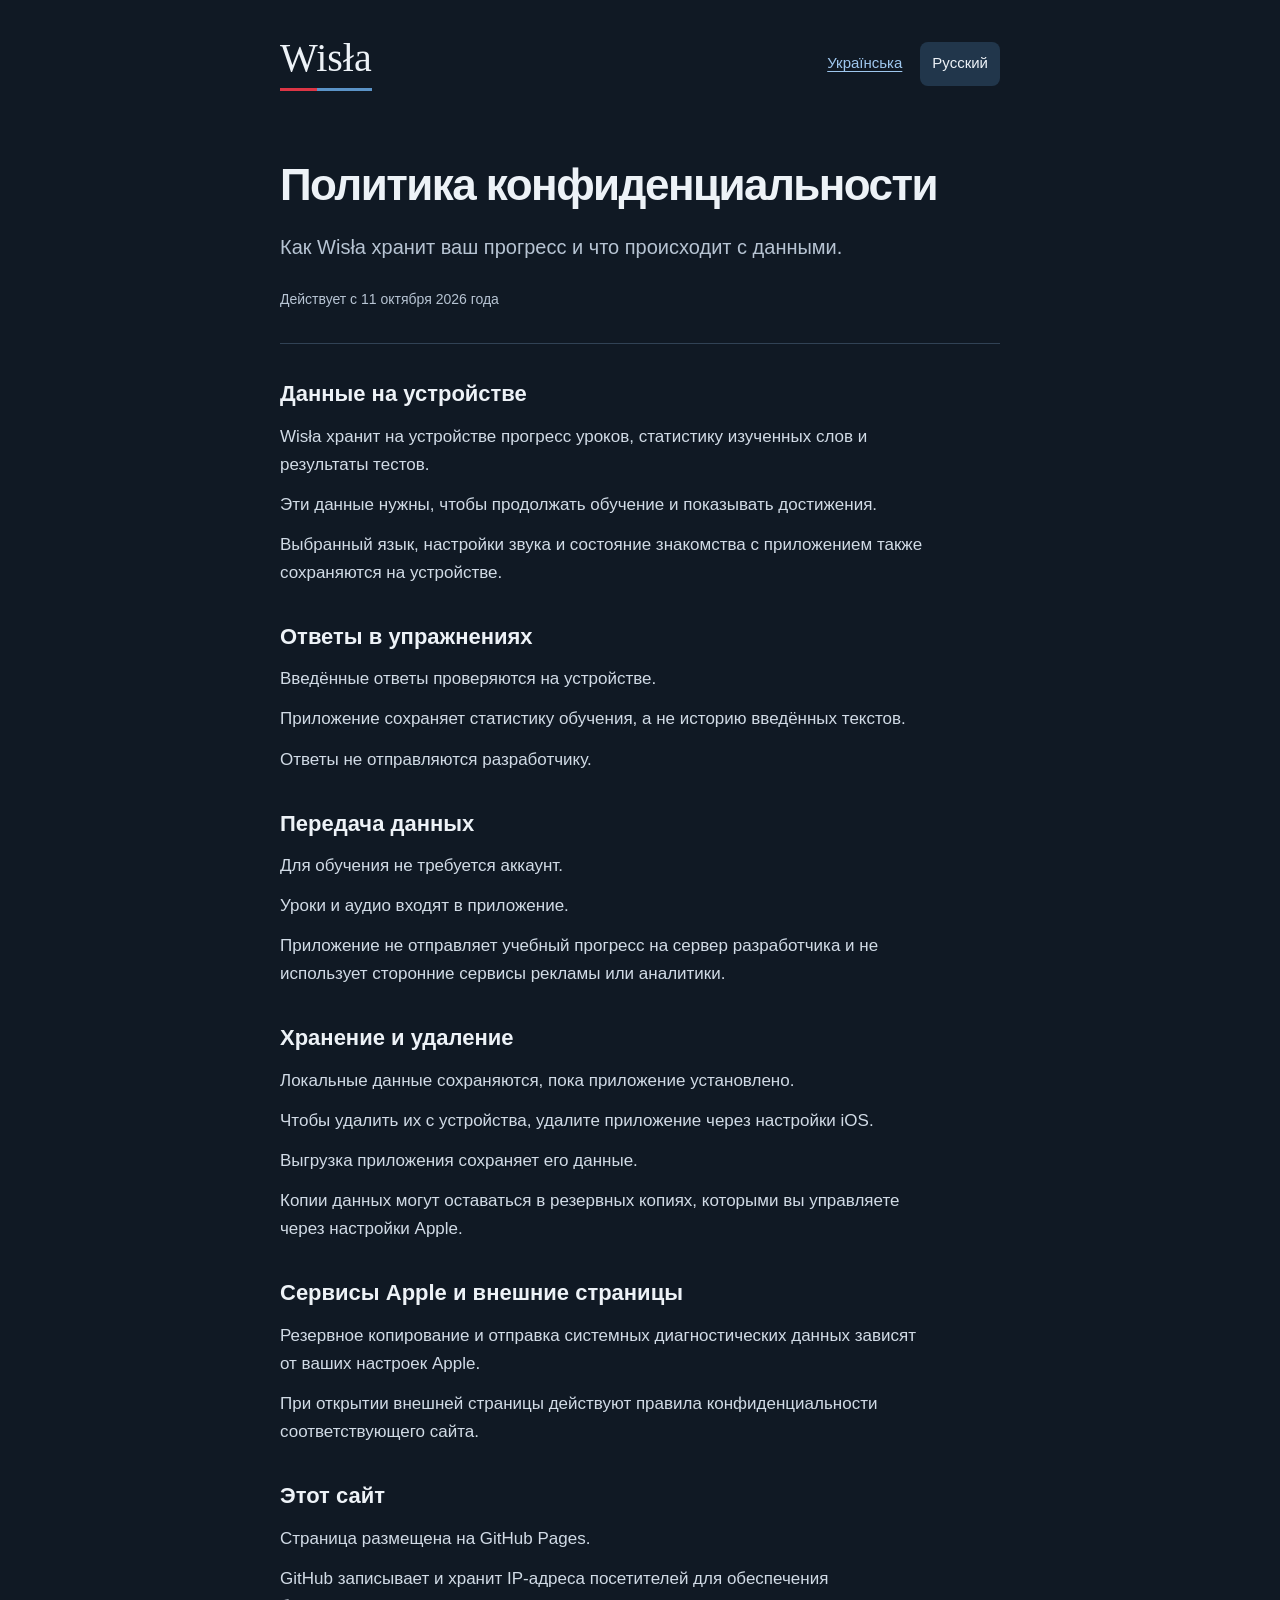
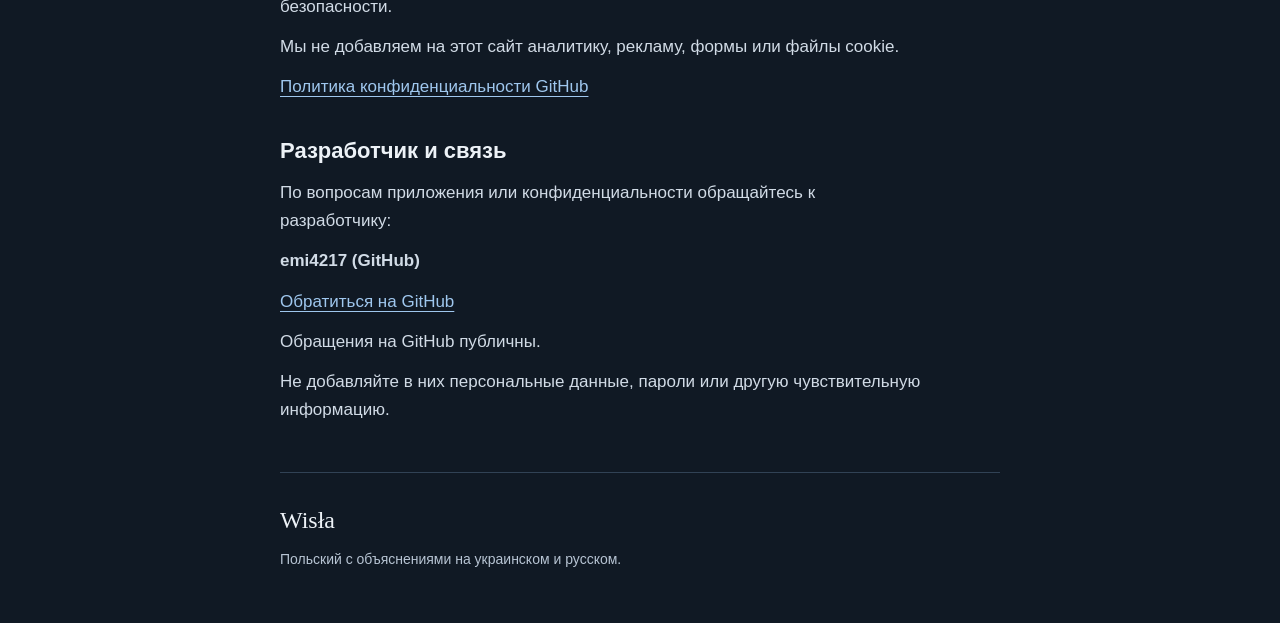
==== ru/index.html @ a87ce9ce "docs: publish Wisla privacy policy in Ukrainian and Russian" ====
<!doctype html>
<html lang="ru">
<head>
  <meta charset="utf-8">
  <meta name="viewport" content="width=device-width, initial-scale=1">
  <meta name="color-scheme" content="dark">
  <title>Политика конфиденциальности — Wisła</title>
  <meta name="description" content="Как Wisła хранит ваш прогресс и что происходит с данными.">
  <link rel="stylesheet" href="../style.css">
  <link rel="alternate" hreflang="uk" href="../">
  <link rel="alternate" hreflang="ru" href="../ru/">
</head>
<body>
  <a class="skip" href="#policy">Перейти к политике</a>
  <header class="masthead">
    <a class="brand" href="../" aria-label="Wisła">Wisła<span class="brand-line" aria-hidden="true"></span></a>
    <nav aria-label="Язык страницы">
      <a href="../" lang="uk" hreflang="uk">Українська</a>
      <a href="../ru/" lang="ru" hreflang="ru" aria-current="page">Русский</a>
    </nav>
  </header>
  <main id="policy">
    <h1>Политика конфиденциальности</h1>
    <p class="intro">Как Wisła хранит ваш прогресс и что происходит с данными.</p>
    <p class="date"><time datetime="2026-10-11">Действует с 11 октября 2026 года</time></p>
    <section aria-labelledby="local"><h2 id="local">Данные на устройстве</h2><p>Wisła хранит на устройстве прогресс уроков, статистику изученных слов и результаты тестов.</p><p>Эти данные нужны, чтобы продолжать обучение и показывать достижения.</p><p>Выбранный язык, настройки звука и состояние знакомства с приложением также сохраняются на устройстве.</p></section><section aria-labelledby="answers"><h2 id="answers">Ответы в упражнениях</h2><p>Введённые ответы проверяются на устройстве.</p><p>Приложение сохраняет статистику обучения, а не историю введённых текстов.</p><p>Ответы не отправляются разработчику.</p></section><section aria-labelledby="network"><h2 id="network">Передача данных</h2><p>Для обучения не требуется аккаунт.</p><p>Уроки и аудио входят в приложение.</p><p>Приложение не отправляет учебный прогресс на сервер разработчика и не использует сторонние сервисы рекламы или аналитики.</p></section><section aria-labelledby="retention"><h2 id="retention">Хранение и удаление</h2><p>Локальные данные сохраняются, пока приложение установлено.</p><p>Чтобы удалить их с устройства, удалите приложение через настройки iOS.</p><p>Выгрузка приложения сохраняет его данные.</p><p>Копии данных могут оставаться в резервных копиях, которыми вы управляете через настройки Apple.</p></section><section aria-labelledby="system"><h2 id="system">Сервисы Apple и внешние страницы</h2><p>Резервное копирование и отправка системных диагностических данных зависят от ваших настроек Apple.</p><p>При открытии внешней страницы действуют правила конфиденциальности соответствующего сайта.</p></section><section aria-labelledby="hosting"><h2 id="hosting">Этот сайт</h2><p>Страница размещена на GitHub Pages.</p><p>GitHub записывает и хранит IP-адреса посетителей для обеспечения безопасности.</p><p>Мы не добавляем на этот сайт аналитику, рекламу, формы или файлы cookie.</p><p><a href="https://docs.github.com/en/site-policy/privacy-policies/github-general-privacy-statement">Политика конфиденциальности GitHub</a></p></section><section aria-labelledby="contact"><h2 id="contact">Разработчик и связь</h2><p>По вопросам приложения или конфиденциальности обращайтесь к разработчику:</p><p class="developer">emi4217 (GitHub)</p><p><a href="https://github.com/emi4217/wisla-site/issues">Обратиться на GitHub</a></p><p>Обращения на GitHub публичны.</p><p>Не добавляйте в них персональные данные, пароли или другую чувствительную информацию.</p></section>
  </main>
  <footer><span class="footer-brand">Wisła</span><p>Польский с объяснениями на украинском и русском.</p></footer>
</body>
</html>
---- style.css ----
:root {
  color-scheme: dark;
  --page: #101924;
  --text: #edf2f7;
  --muted: #b7c4d3;
  --blue: #5b93c7;
  --red: #dc3545;
  --line: #314255;
  font-family: -apple-system, BlinkMacSystemFont, "Segoe UI", sans-serif;
  font-size: 17px;
}
* { box-sizing: border-box; }
body { margin: 0; background: var(--page); color: var(--text); line-height: 1.65; }
a { color: #9fc7ee; text-underline-offset: .22em; }
a:hover { color: #fff; }
a:focus-visible { outline: 3px solid #9fc7ee; outline-offset: 5px; border-radius: 3px; }
.masthead, main, footer { width: min(100% - 48px, 720px); margin-inline: auto; }
.masthead { padding-block: 36px; display: flex; align-items: center; justify-content: space-between; gap: 24px; }
.brand { color: var(--text); font-family: Georgia, "Times New Roman", serif; font-size: 40px; line-height: 1.1; text-decoration: none; }
.brand-line { display: block; width: 100%; height: 3px; margin-top: 8px; background: linear-gradient(90deg, var(--red) 0 40%, var(--blue) 40%); }
nav { display: flex; gap: 6px; flex-wrap: wrap; }
nav a { display: inline-flex; min-height: 44px; align-items: center; padding: 8px 12px; font-size: 15px; }
nav a[aria-current="page"] { color: var(--text); text-decoration: none; background: #21364b; border-radius: 8px; }
main { padding-top: 32px; }
h1 { font-size: clamp(30px, 5.5vw, 44px); line-height: 1.18; letter-spacing: -.035em; margin: 0 0 20px; }
.intro { font-size: 20px; color: var(--muted); max-width: 52ch; }
.date { color: var(--muted); font-size: 14px; margin-top: 24px; padding-bottom: 32px; border-bottom: 1px solid var(--line); }
section { padding-top: 24px; }
h2 { font-size: 22px; line-height: 1.3; margin: 0 0 14px; font-weight: 650; }
p { margin: 0 0 12px; overflow-wrap: anywhere; }
section p { color: #d1dbe6; max-width: 68ch; }
.developer { font-weight: 600; }
footer { margin-top: 48px; padding-block: 28px 40px; border-top: 1px solid var(--line); color: var(--muted); font-size: 14px; }
.footer-brand { display: block; color: var(--text); font-family: Georgia, serif; font-size: 24px; margin-bottom: 8px; }
.skip { position: absolute; top: -100px; left: 24px; padding: 12px; background: var(--page); z-index: 1; }
.skip:focus { top: 12px; }
@media (max-width: 480px) {
  .masthead, main, footer { width: calc(100% - 36px); }
  .masthead { align-items: flex-start; flex-direction: column; gap: 20px; padding-block: 26px 12px; }
  nav a:first-child { margin-left: -12px; }
  main { padding-top: 28px; }
}
@media print {
  body { background: white; color: black; }
  section p, .intro, .date, footer { color: black; }
  .masthead nav, .skip { display: none; }
  a { color: black; }
}
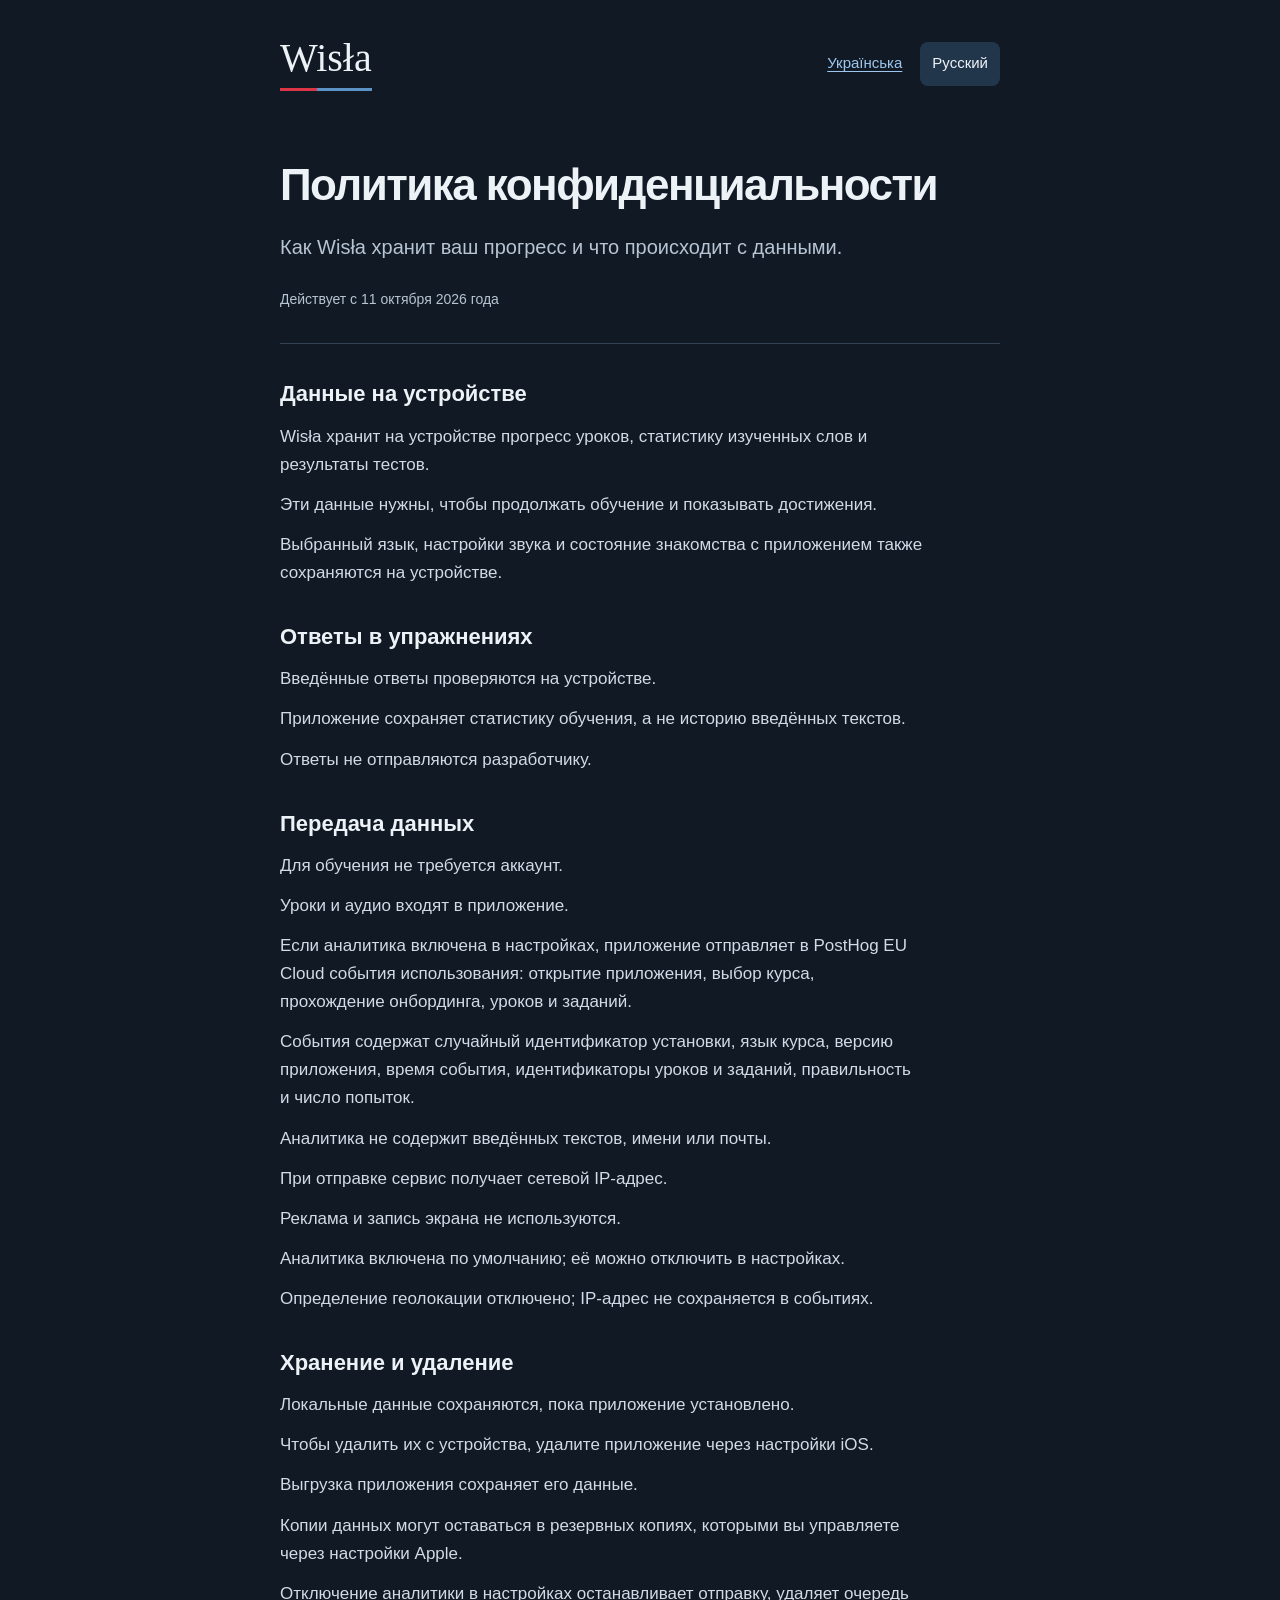
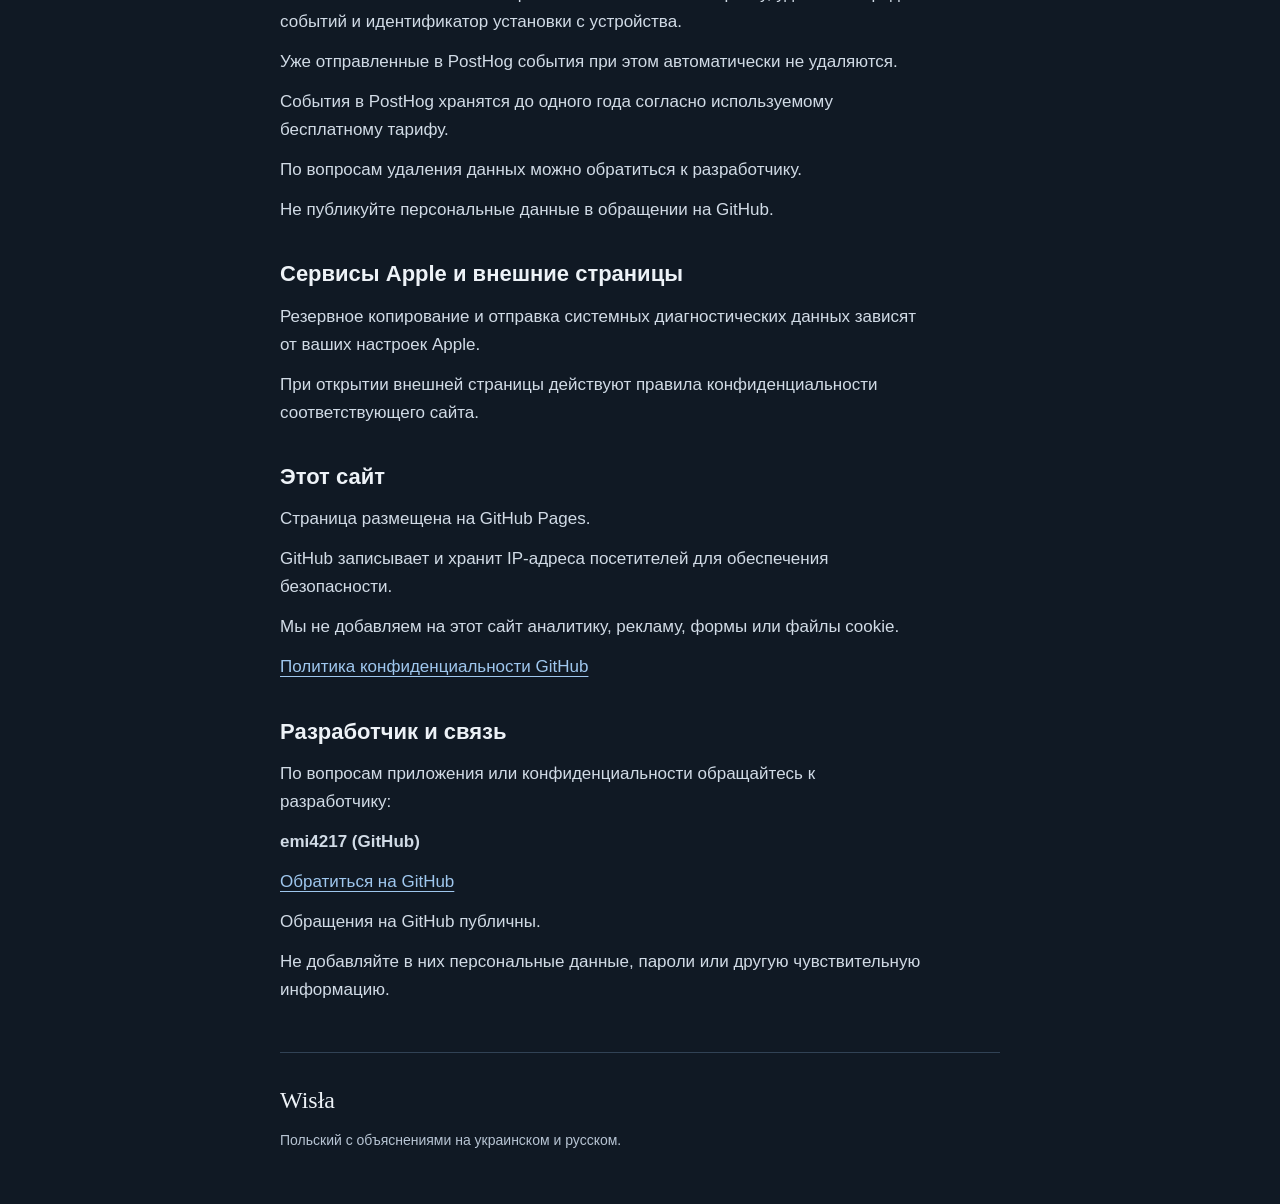
==== commit e0a98af6: "docs: disclose PostHog EU learning analytics" ====
--- a/ru/index.html
+++ b/ru/index.html
@@ -23,7 +23,7 @@
     <h1>Политика конфиденциальности</h1>
     <p class="intro">Как Wisła хранит ваш прогресс и что происходит с данными.</p>
     <p class="date"><time datetime="2026-10-11">Действует с 11 октября 2026 года</time></p>
-    <section aria-labelledby="local"><h2 id="local">Данные на устройстве</h2><p>Wisła хранит на устройстве прогресс уроков, статистику изученных слов и результаты тестов.</p><p>Эти данные нужны, чтобы продолжать обучение и показывать достижения.</p><p>Выбранный язык, настройки звука и состояние знакомства с приложением также сохраняются на устройстве.</p></section><section aria-labelledby="answers"><h2 id="answers">Ответы в упражнениях</h2><p>Введённые ответы проверяются на устройстве.</p><p>Приложение сохраняет статистику обучения, а не историю введённых текстов.</p><p>Ответы не отправляются разработчику.</p></section><section aria-labelledby="network"><h2 id="network">Передача данных</h2><p>Для обучения не требуется аккаунт.</p><p>Уроки и аудио входят в приложение.</p><p>Приложение не отправляет учебный прогресс на сервер разработчика и не использует сторонние сервисы рекламы или аналитики.</p></section><section aria-labelledby="retention"><h2 id="retention">Хранение и удаление</h2><p>Локальные данные сохраняются, пока приложение установлено.</p><p>Чтобы удалить их с устройства, удалите приложение через настройки iOS.</p><p>Выгрузка приложения сохраняет его данные.</p><p>Копии данных могут оставаться в резервных копиях, которыми вы управляете через настройки Apple.</p></section><section aria-labelledby="system"><h2 id="system">Сервисы Apple и внешние страницы</h2><p>Резервное копирование и отправка системных диагностических данных зависят от ваших настроек Apple.</p><p>При открытии внешней страницы действуют правила конфиденциальности соответствующего сайта.</p></section><section aria-labelledby="hosting"><h2 id="hosting">Этот сайт</h2><p>Страница размещена на GitHub Pages.</p><p>GitHub записывает и хранит IP-адреса посетителей для обеспечения безопасности.</p><p>Мы не добавляем на этот сайт аналитику, рекламу, формы или файлы cookie.</p><p><a href="https://docs.github.com/en/site-policy/privacy-policies/github-general-privacy-statement">Политика конфиденциальности GitHub</a></p></section><section aria-labelledby="contact"><h2 id="contact">Разработчик и связь</h2><p>По вопросам приложения или конфиденциальности обращайтесь к разработчику:</p><p class="developer">emi4217 (GitHub)</p><p><a href="https://github.com/emi4217/wisla-site/issues">Обратиться на GitHub</a></p><p>Обращения на GitHub публичны.</p><p>Не добавляйте в них персональные данные, пароли или другую чувствительную информацию.</p></section>
+    <section aria-labelledby="local"><h2 id="local">Данные на устройстве</h2><p>Wisła хранит на устройстве прогресс уроков, статистику изученных слов и результаты тестов.</p><p>Эти данные нужны, чтобы продолжать обучение и показывать достижения.</p><p>Выбранный язык, настройки звука и состояние знакомства с приложением также сохраняются на устройстве.</p></section><section aria-labelledby="answers"><h2 id="answers">Ответы в упражнениях</h2><p>Введённые ответы проверяются на устройстве.</p><p>Приложение сохраняет статистику обучения, а не историю введённых текстов.</p><p>Ответы не отправляются разработчику.</p></section><section aria-labelledby="network"><h2 id="network">Передача данных</h2><p>Для обучения не требуется аккаунт.</p><p>Уроки и аудио входят в приложение.</p><p>Если аналитика включена в настройках, приложение отправляет в PostHog EU Cloud события использования: открытие приложения, выбор курса, прохождение онбординга, уроков и заданий.</p><p>События содержат случайный идентификатор установки, язык курса, версию приложения, время события, идентификаторы уроков и заданий, правильность и число попыток.</p><p>Аналитика не содержит введённых текстов, имени или почты.</p><p>При отправке сервис получает сетевой IP-адрес.</p><p>Реклама и запись экрана не используются.</p><p>Аналитика включена по умолчанию; её можно отключить в настройках.</p><p>Определение геолокации отключено; IP-адрес не сохраняется в событиях.</p></section><section aria-labelledby="retention"><h2 id="retention">Хранение и удаление</h2><p>Локальные данные сохраняются, пока приложение установлено.</p><p>Чтобы удалить их с устройства, удалите приложение через настройки iOS.</p><p>Выгрузка приложения сохраняет его данные.</p><p>Копии данных могут оставаться в резервных копиях, которыми вы управляете через настройки Apple.</p><p>Отключение аналитики в настройках останавливает отправку, удаляет очередь событий и идентификатор установки с устройства.</p><p>Уже отправленные в PostHog события при этом автоматически не удаляются.</p><p>События в PostHog хранятся до одного года согласно используемому бесплатному тарифу.</p><p>По вопросам удаления данных можно обратиться к разработчику.</p><p>Не публикуйте персональные данные в обращении на GitHub.</p></section><section aria-labelledby="system"><h2 id="system">Сервисы Apple и внешние страницы</h2><p>Резервное копирование и отправка системных диагностических данных зависят от ваших настроек Apple.</p><p>При открытии внешней страницы действуют правила конфиденциальности соответствующего сайта.</p></section><section aria-labelledby="hosting"><h2 id="hosting">Этот сайт</h2><p>Страница размещена на GitHub Pages.</p><p>GitHub записывает и хранит IP-адреса посетителей для обеспечения безопасности.</p><p>Мы не добавляем на этот сайт аналитику, рекламу, формы или файлы cookie.</p><p><a href="https://docs.github.com/en/site-policy/privacy-policies/github-general-privacy-statement">Политика конфиденциальности GitHub</a></p></section><section aria-labelledby="contact"><h2 id="contact">Разработчик и связь</h2><p>По вопросам приложения или конфиденциальности обращайтесь к разработчику:</p><p class="developer">emi4217 (GitHub)</p><p><a href="https://github.com/emi4217/wisla-site/issues">Обратиться на GitHub</a></p><p>Обращения на GitHub публичны.</p><p>Не добавляйте в них персональные данные, пароли или другую чувствительную информацию.</p></section>
   </main>
   <footer><span class="footer-brand">Wisła</span><p>Польский с объяснениями на украинском и русском.</p></footer>
 </body>
